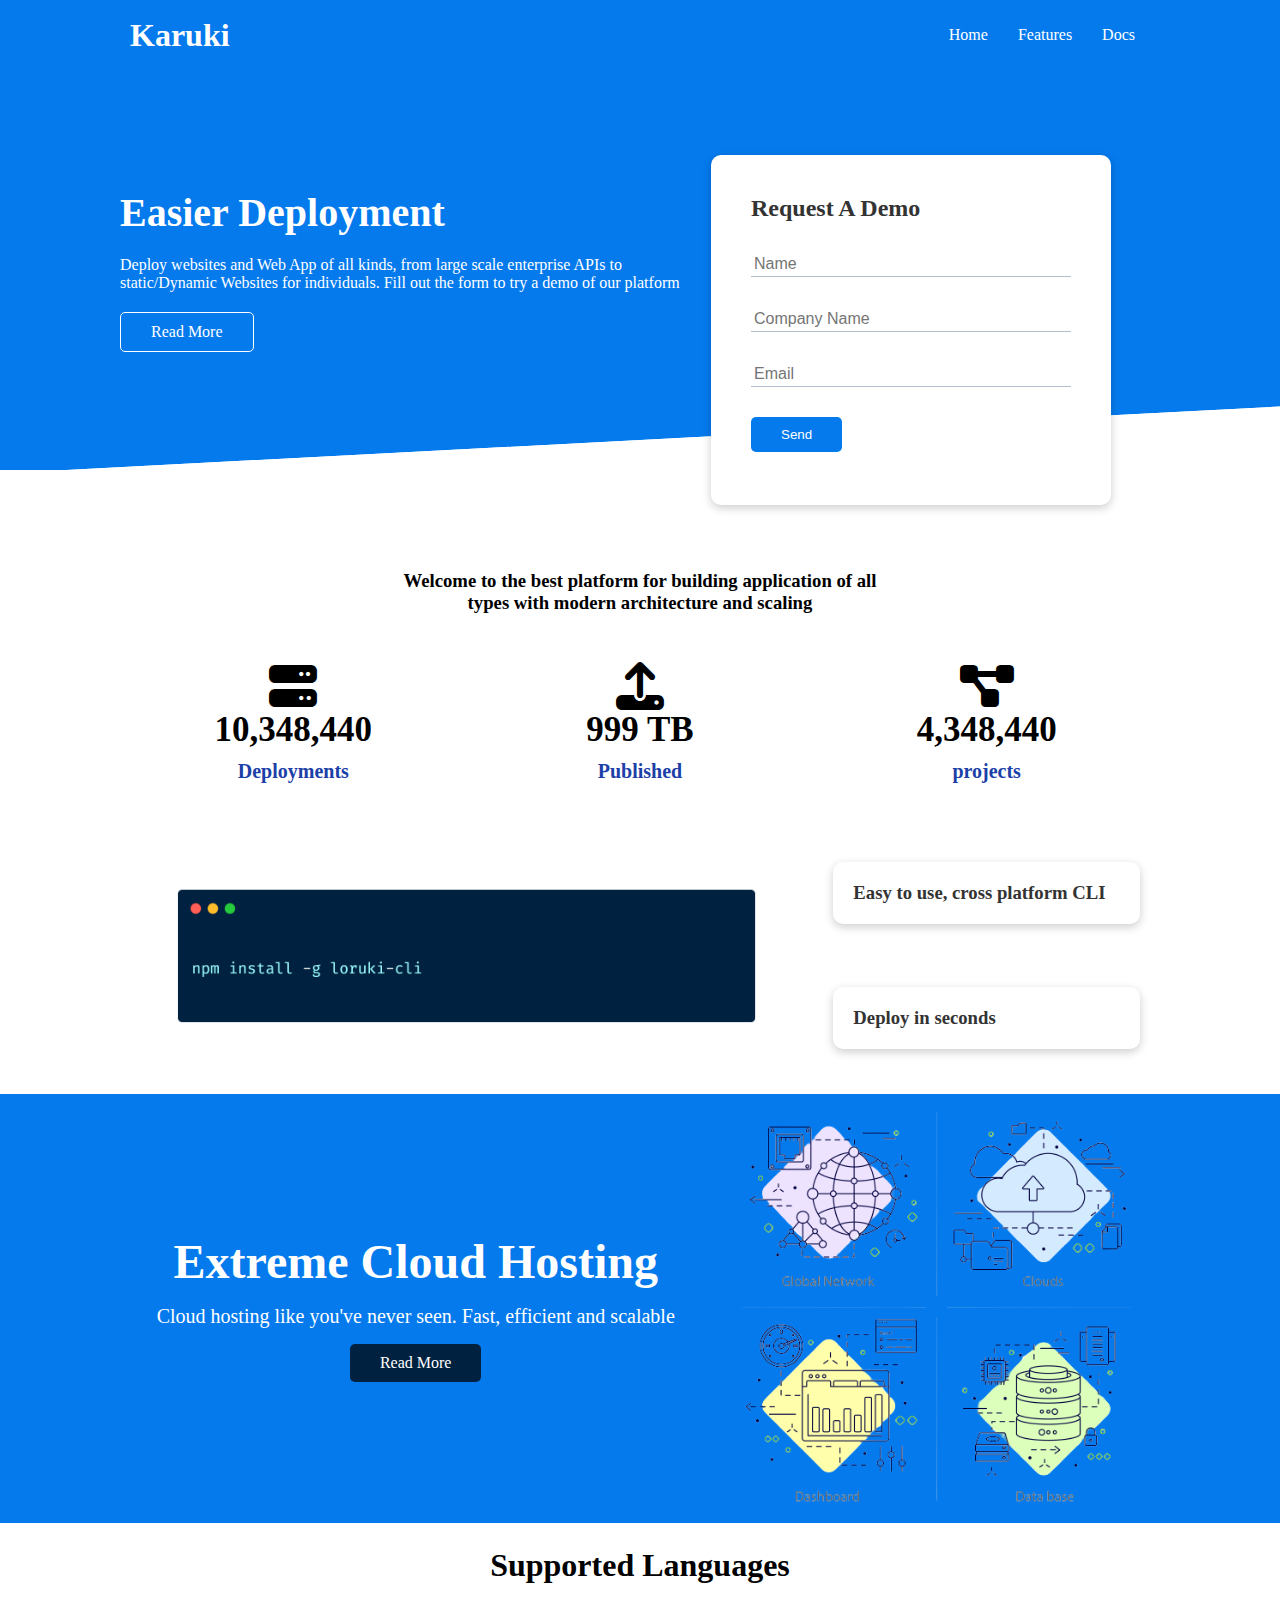
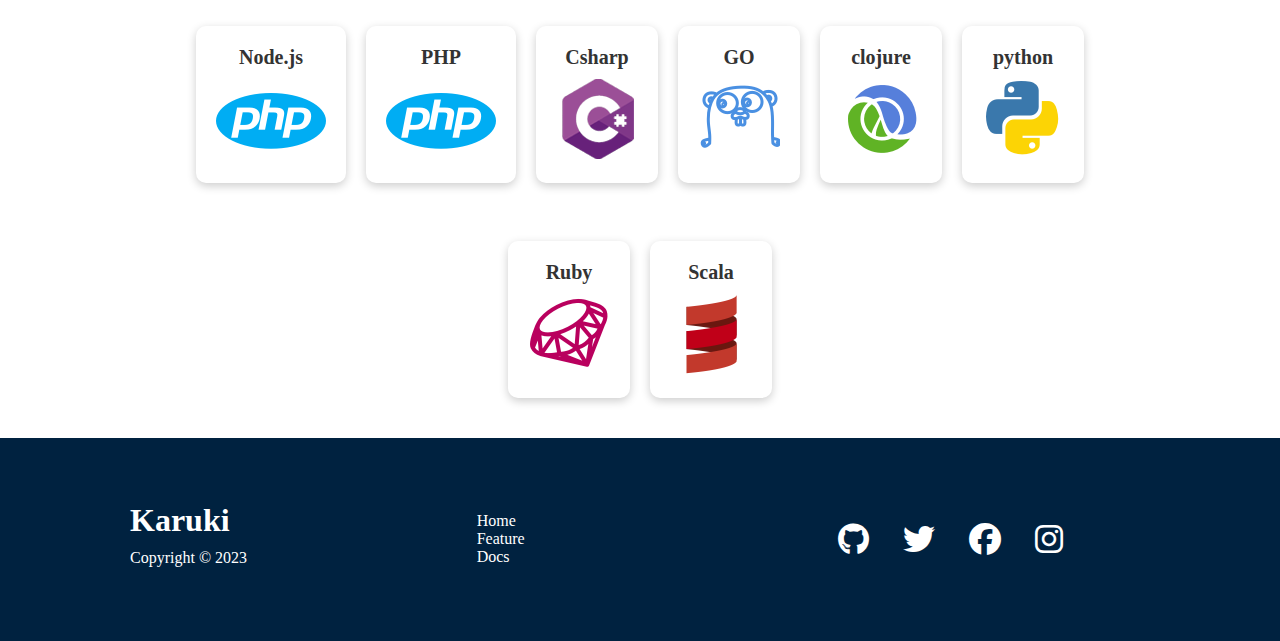
==== index.html @ 611efb65 "This is Kuraki Website, A cloud hosting platform" ====
<!DOCTYPE html>
<html lang="en">
  <head>
    <meta charset="UTF-8" />
    <meta name="viewport" content="width=device-width, initial-scale=1.0" />
    <link
      rel="stylesheet"
      href="https://cdnjs.cloudflare.com/ajax/libs/font-awesome/6.4.2/css/all.min.css"
    />
    <link rel="stylesheet" href="css/Utilities.css" />
    <link rel="stylesheet" href="css/Kuraki.css" />
    <title>Karuki</title>
  </head>
  <body>
    <!---------navbar section----------->

    <div class="navbar">
      <div class="container flex">
        <h1 class="logo">Karuki</h1>
        <nav>
          <ul>
            <li><a href="Karuki.html">Home</a></li>
            <li><a href="Feature.html">Features</a></li>
            <li><a href="Docs.html">Docs</a></li>
          </ul>
        </nav>
      </div>
    </div>

    <!-------------Showcase section-------->

    <section class="showcase">
      <div class="container grid">
        <div class="showcase-text">
          <h1>Easier Deployment</h1>
          <p>
            Deploy websites and Web App of all kinds, from large scale
            enterprise APIs to static/Dynamic Websites for individuals. Fill out
            the form to try a demo of our platform
          </p>
          <a href="Feature.html" class="btn btn-outline">Read More</a>
        </div>

        <div class="showcase-form card">
          <h2>Request A Demo</h2>
          <form>
            <div class="form-control">
              <input type="text" name="name" placeholder="Name" required />
            </div>
            <div class="form-control">
              <input
                type="text"
                name="Company"
                placeholder="Company Name"
                required
              />
            </div>
            <div class="form-control">
              <input type="email" name="email" placeholder="Email" required />
            </div>
            <input type="submit" value="Send" class="btn btn-primary" />
          </form>
        </div>
      </div>
    </section>

    <!-----------stats section-------->

    <section class="stats">
      <div class="container">
        <h3 class="stats-heading text-center my-1">
          Welcome to the best platform for building application of all types
          with modern architecture and scaling
        </h3>

        <div class="grid grid-3 text-center my-4">
          <div>
            <i class="fas fa-server fa-3x"></i>
            <h3>10,348,440</h3>
            <p class="text-secondary">Deployments</p>
          </div>
          <div>
            <i class="fas fa-upload fa-3x"></i>
            <h3>999 TB</h3>
            <p class="text-secondary">Published</p>
          </div>
          <div>
            <i class="fas fa-project-diagram fa-3x"></i>
            <h3>4,348,440</h3>
            <p class="text-secondary">projects</p>
          </div>
        </div>
      </div>
    </section>

    <!-----------cli section-------->

    <section class="cli">
      <div class="container grid">
        <img src="images/cli.png" alt="" />
        <div class="card">
          <h3>Easy to use, cross platform CLI</h3>
        </div>
        <div class="card">
          <h3>Deploy in seconds</h3>
        </div>
      </div>
    </section>

    <!-----------cloud section-------->

    <section class="cloud bg-primary my-2 py2">
      <div class="container grid">
        <div class="text-center">
          <h2 class="lg">Extreme Cloud Hosting</h2>
          <p class="lead my-1">
            Cloud hosting like you've never seen. Fast, efficient and scalable
          </p>
          <a href="Feature.html" class="btn btn-dark">Read More</a>
        </div>
        <img src="images/cloud_pic-removebg-preview.png" alt="" />
      </div>
    </section>

    <!-----------languages section-------->

    <section class="languages">
      <h2 class="md text-center my-2">Supported Languages</h2>
      <div class="container flex">
        <div class="card">
          <h4>Node.js</h4>
          <img src="images/php.png" alt="" />
        </div>
        <div class="card">
          <h4>PHP</h4>
          <img src="images/php.png" alt="" />
        </div>
        <div class="card">
          <h4>Csharp</h4>
          <img src="images/csharp.png" alt="" />
        </div>
        <div class="card">
          <h4>GO</h4>
          <img src="images/go.png" alt="" />
        </div>
        <div class="card">
          <h4>clojure</h4>
          <img src="images/clojure.png" alt="" />
        </div>
        <div class="card">
          <h4>python</h4>
          <img src="images/python.png" alt="" />
        </div>
        <div class="card">
          <h4>Ruby</h4>
          <img src="images/ruby.png" alt="" />
        </div>
        <div class="card">
          <h4>Scala</h4>
          <img src="images/scala.png" alt="" />
        </div>
      </div>
    </section>

    <!-----------footer section-------->

    <footer class="footer bg-dark py-5">
      <div class="container grid grid-3">
        <div>
          <h1>Karuki</h1>
          <p>Copyright &copy; 2023</p>
        </div>
        <nav>
          <ul>
            <li><a href="Karuki.html">Home</a></li>
            <li><a href="Feature.html">Feature</a></li>
            <li><a href="Docs.html">Docs</a></li>
          </ul>
        </nav>
        <div class="social">
          <a href="#"><i class="fab fa-github fa-2x"></i></a>
          <a href="#"><i class="fab fa-twitter fa-2x"></i></a>
          <a href="#"><i class="fab fa-facebook fa-2x"></i></a>
          <a href="#"><i class="fab fa-instagram fa-2x"></i></a>
        </div>
      </div>
    </footer>
  </body>
</html>
---- css/Utilities.css ----
/*utilities*/

.container{
  max-width: 1100px;
  margin: 0 auto;
  overflow: auto;
  padding: 0 40px;
}

.card{
  background-color: #fff;
  color: #333;
  border-radius: 10px;
  box-shadow: 0 3px 10px rgba(0, 0, 0, 0.2);
  padding: 20px;
  margin: 10px;
}

.btn{
  display: inline-block;
  padding: 10px 30px;
  cursor: pointer;
  background: var(--primary-color);
  color: #fff;
  border: none;
  border-radius: 5px;
}

.btn-outline{
  background-color: transparent;
  border: 1px #fff solid;
}

.btn:hover{
  transform: scale(0.90);
}

/*backgroung & coloured buttons*/

.bg-primary,.btn-primary{
  background-color: var(--primary-color);
  color: #fff;
}
.bg-secondary,.btn-secondary{
  background-color: var(--secondary-color);
  color: #fff;
}

.bg-dark,.btn-dark{
  background-color: var(--dark-color);
  color: #fff;
}

.bg-light,.btn-light{
  background-color: var(--light-color);
  color: #333;
}

.bg-primary a,
.btn-primary a,
.bg-secondary a,
.btn-secondary a,
.bg-dark a,
.btn-dark a{
  color: #fff;
}

/*text colors*/

.text-primary{
color: var(--primary-color);
}
.text-secondary{
color: var(--secondary-color);
}

.text-dark{
color: var(--dark-color);
}

.text-light{
color: var(--light-color);
}


/*text sizes*/

.lead{
  font-size: 20px;
}

.sm{
  font-size: 1rem;
}

.md{
  font-size: 2rem;
}

.lg{
  font-size: 3rem;
}

.xl{
  font-size: 4rem;
}

.text-center{
  text-align: center;
}

/*alert*/
.alert{
  background-color: var(--light-color);
  padding: 10px 20px;
  font-weight: bold;
  margin: 15px 0;
}

.alert i{
  margin-right: 10px;
}

.alert-success{
  background-color: var(--success-color);
  color: #fff;
}

.alert-error{
  background-color: var(--error-color);
  color: #fff;
}


.flex{
  display: flex;
  justify-content: center;
  align-items: center;
  height: 100%;
}

.grid{
  display: grid;
  grid-template-columns: repeat(2, 1fr);
  gap: 20px;
  justify-content: center;
  align-items: center;
  height: 100%;
}

.grid-3{
  grid-template-columns: repeat(3, 1fr);
}

/*margin*/
.my-1{
  margin: 1rem 0;
}

.my-2{
  margin: 1.5rem 0;
}

.my-3{
  margin: 2rem 0;
}

.my-4{
  margin: 3rem 0;
}

.my-5{
  margin: 4rem 0;
}

.m-1{
  margin: 1rem;
}

.m-2{
  margin: 1.5rem;
}

.m-3{
  margin: 2rem;
}

.m-4{
  margin: 3rem;
}

.m-5{
  margin: 4rem;
}

/*padding*/
.py-1{
  padding:1rem 0;
}

.py-2{
  padding:1.5rem 0;
}

.py-3{
  padding:2rem 0;
}

.py-4{
  padding:3rem 0;
}

.py-5{
 padding:4rem 0;
}

.p-1{
  padding: 1rem;
}

.p-2{
  padding: 1.5rem;
}

.p-3{
  padding: 2rem;
}

.p-4{
  padding: 3rem;
}

.p-5{
  padding: 4rem;
}
---- css/Kuraki.css ----
@import url('https://fonts.googleapis.com/css2?family=Lato:wght@300&display=swap');


:root{
  --primary-color:#047aed;
  --secondary-color:#1c3fa8;
  --dark-color:#002240;
  --light-color:#f4faf4;
  --success-color:#5cb85c;
  --error-color:#d9534f;
}


*{
  margin: 0;
  padding: 0;
  box-sizing: border-box;
}

.body{
  font-family: sans-serif;
  color: #333;
  line-height: 1.6;
}

ul{
  list-style: none;
}

a{
  text-decoration: none;
  color: #333;
}

h1 h2{
  font-weight: 300;
  line-height: 1.2;
  margin: 10px 0;
}

p{
  margin: 10px 0;
}

img{
  width: 100%;
}

code, pre{
  background: #333;
  color: #fff;
  padding: 10px;
}


/*navbar style*/

.navbar{
  background-color: var(--primary-color);
  color: #fff;
  height: 70px;
}

.navbar ul{
  display: flex;
}

.navbar a{
  color: #fff;
  padding: 10px;
  margin: 0 5px;
}

.navbar a:hover{
  border-bottom: 2px #fff solid;
}

.navbar .flex{
  justify-content: space-between;
}


/*showcase*/

.showcase{
  height: 400px;
  background-color: var(--primary-color);
  color: #fff;
  position: relative;
}

.showcase h1{
  font-size: 40px;
}

.showcase p{
  margin: 20px 0;
}

.showcase .grid{
  overflow: visible;
  grid-template-columns: 55% 45%;
  gap: 20px;
}

.showcase-text{
  animation: slideInFromLeft 1s ease-in;
}

.showcase-form{
  position: relative;
  top: 60px;
  height: 350px;
  width: 400px;
  padding: 40px;
  z-index: 100;
  animation: slideInFromRight 1s ease-in;
}

.showcase-form .form-control{
margin: 30px 0;
}

.showcase-form input[type='text'],
.showcase-form input[type='email']{
border: 0;
border-bottom: 1px solid #b4becb;
width: 100%;
padding: 3px;
font-size: 16px;
}

.showcase-form input:focus{
  outline: none;
}

.showcase::before, .showcase::after{
  content: '';
  position: absolute;
  height: 100px;
  bottom: -70px;
  right: 0;
  left: 0;
  background: #fff;
  transform: skewY(-3deg);
  -webkit-transform: skewY(-3deg);
  -moz-transform: skewY(-3deg);
  -ms-transform: skewY(-3deg);
}

/* stats */

.stats{
  padding-top: 100px;
  animation: slideInFromBottom 1s ease-in;

}

.stats-heading{
  max-width: 500px;
  margin: auto;
}

.stats .grid h3{
font-size: 35px;
}

.stats .grid p{
  font-size: 20px;
  font-weight: bold;
}

/* CLI */

.cli .grid{
  grid-template-columns: repeat(3, 1fr);
  grid-template-rows: repeat(2, 1fr);
}

.cli .grid > *:first-child{
  grid-column: 1/span 2;
  grid-row: 1/span 2;
}


/* Clouud */

.cloud .grid{
  grid-template-columns: 4fr 3fr;
}

/* languages */

.languages .flex{
  flex-wrap: wrap;
}

.languages .card{
text-align: center;
margin: 18px 10px 40px;
transition: transform 0.2s ease-in;
}

.languages .card h4{
  font-size: 20px;
  margin-bottom: 10px;
}

.languages .card:hover{
  transform: translateY(-15px);
}

/* Features */

.feature-head img,
.docs-head img{
  width: 300px;
  justify-self: flex-end;
}

.feature-sub-head img{
  width: 350px;
  justify-self: flex-end;
}

/* main Features */

.feature-main .card > i{
margin-right: 20px;
}

.feature-main .grid > *:first-child{
  grid-column: 1 / span 3;
}

.feature-main .grid > *:nth-child(2){
  grid-column: 1 / span 2;
}

/* docs */

.docs-main h3{
  margin: 20px 0;
}
.docs-main .grid{
  grid-template-columns: 1fr 2fr;
  align-items: flex-start;
}
.docs-main nav li{
  font-size: 18px;
  padding-bottom: 5px;
  margin: 5px;
  border-bottom: 1px #ccc solid;
}
.docs-main a:hover{
  font-weight: bold;
}


/* footer */

.footer .social a{
  margin: 0 15px;
}

.feature-main .grid{
  padding: 30px;
}

/* Animations */

@keyframes slideInFromLeft {
  0%{
    transform: translateX(-100%);
  }

  100%{
    transform: translateX(0);
  }
}

@keyframes slideInFromRight {
  0%{
    transform: translateX(100%);
  }

  100%{
    transform: translateX(0);
  }
}

@keyframes slideInFromTop {
  0%{
    transform: translateY(-100%);
  }

  100%{
    transform: translateY(0);
  }
}

@keyframes slideInFromBottom {
  0%{
    transform: translateY(100%);
  }

  100%{
    transform: translateY(0);
  }
}

/* Media queries */


/* Tablets and under */

@media(max-width: 768px){
.grid,
.showcase .grid,
.stats .grid,
.cli .grid,
.cloud .grid, .feature-main .grid, .docs-main .grid{
  grid-template-columns: 1fr;
  grid-template-rows: 1fr;
}

.showcase{
  height: auto;
}

.showcase-text{
  text-align: center;
  margin-top: 42px;
  animation: slideInFromTop 1s ease-in;

}

.showcase-form{
  justify-self: center;
  margin: auto;
  animation: slideInFromBottom 1s ease-in;

}

.cli .grid > *:first-child{
  grid-column: 1;
  grid-row: 1;
}

.feature-main .grid > *:first-child, 
.feature-main .grid > *:nth-child(2){
  grid-column: 1;
}

.feature-head, .feature-sub-head, .docs-head{
  text-align: center;
}

.feature-head img, .feature-sub-head img, .docs-head img{
  justify-self: center;
}
} 

/* Mobile devices */

@media(max-width: 500px){
  .navbar{
    height: 110px;
  }

  .navbar .flex{
    flex-direction: column;
  }

  .navbar ul{
    padding: 12px;
    background-color: rgba(0, 0, 0,0.1);
  }
}
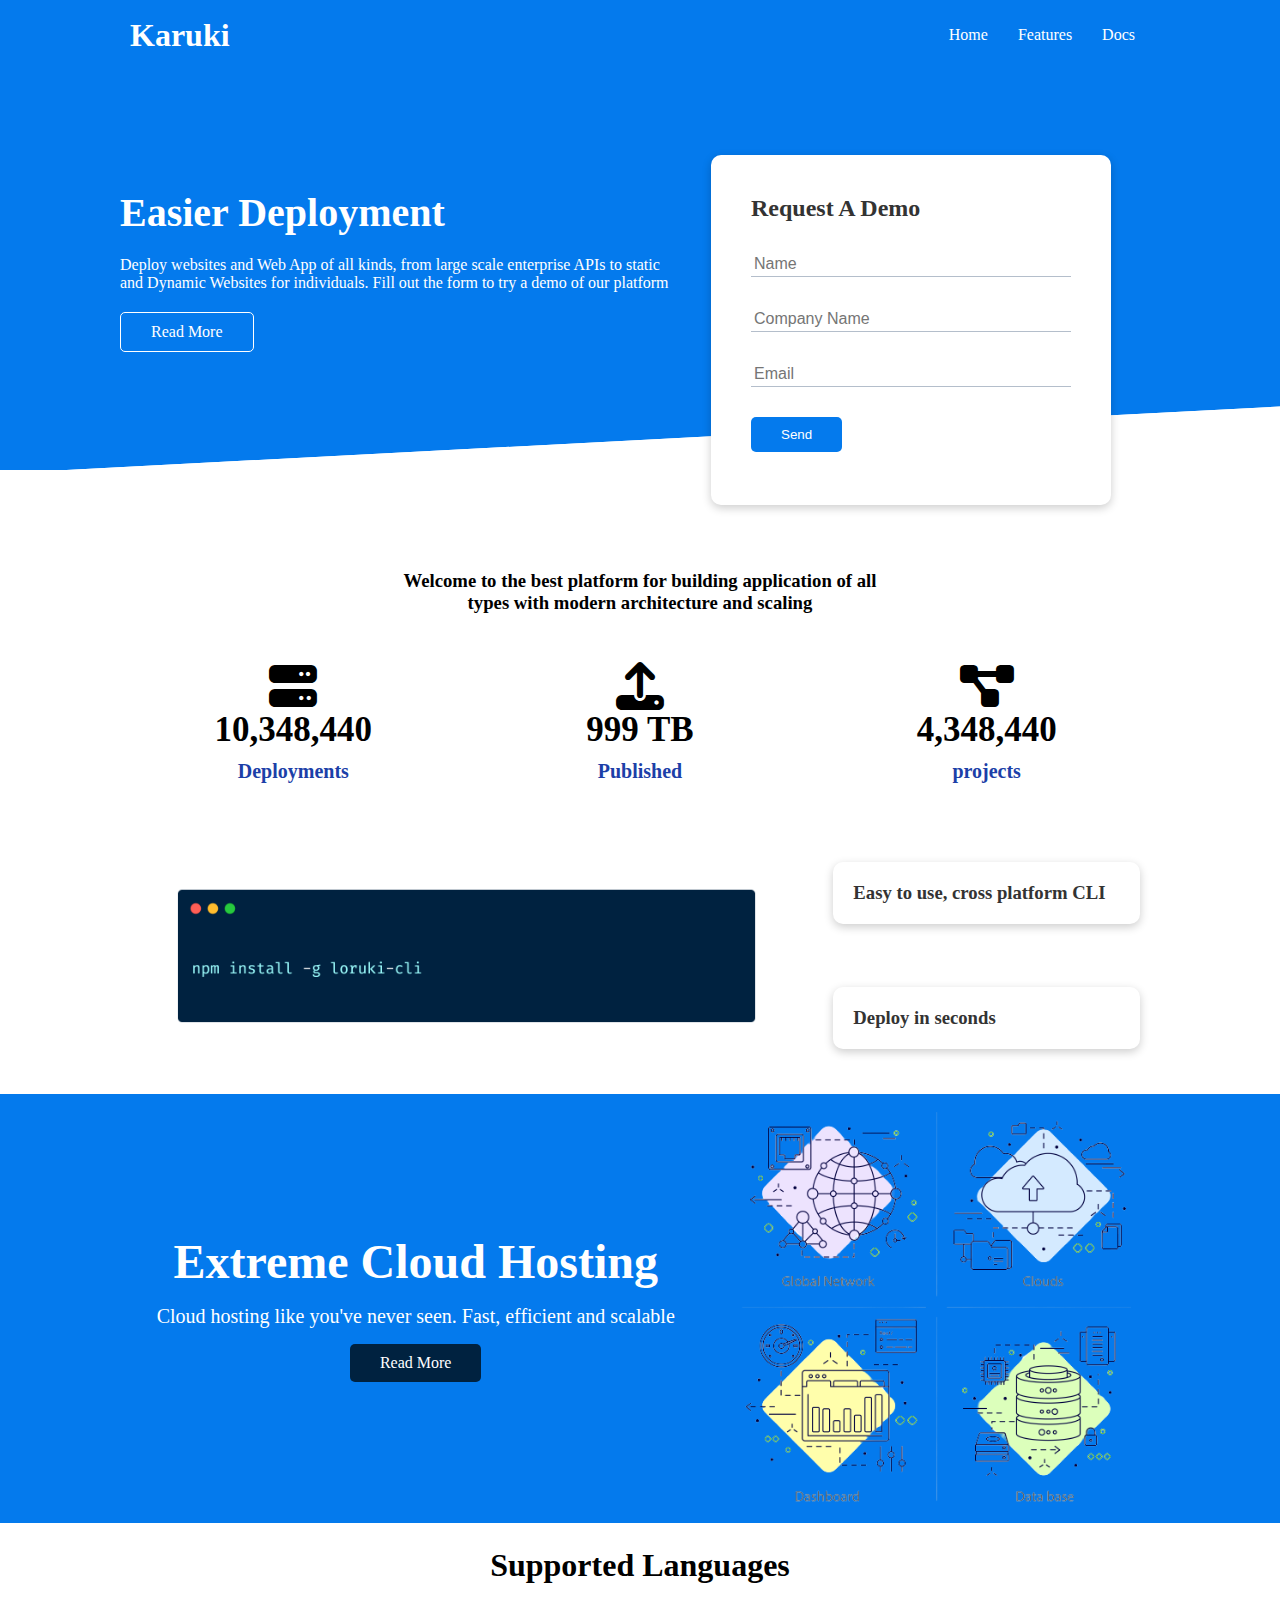
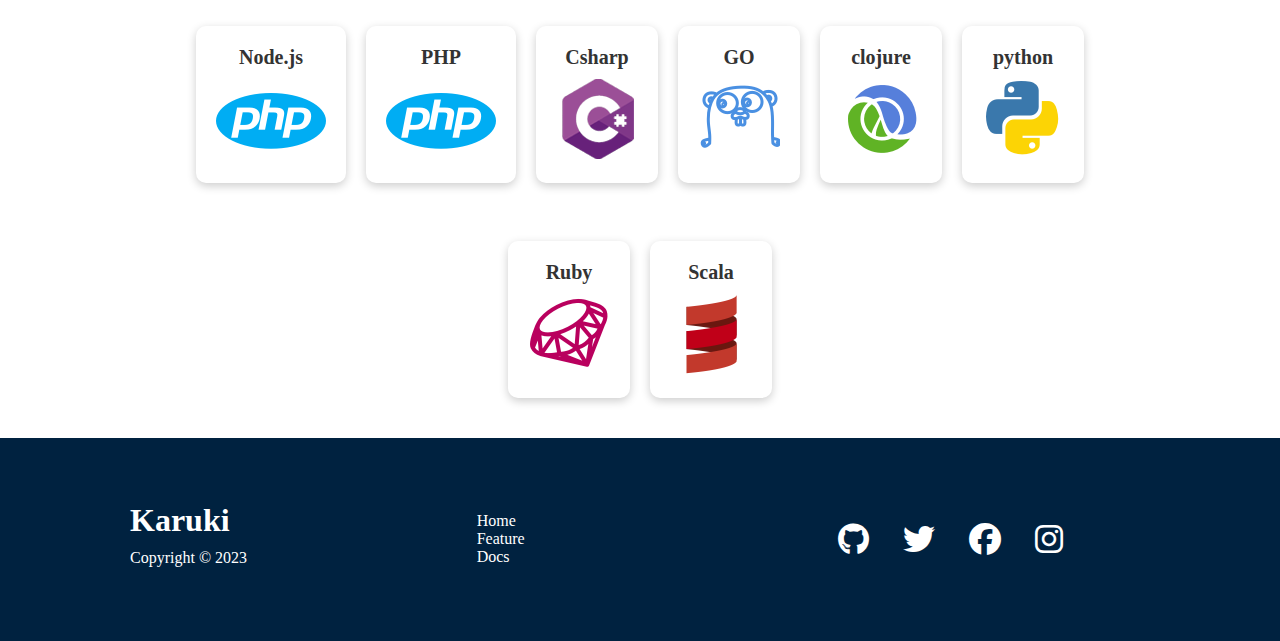
==== commit 3edd74e8: "A little typo correction on the home page content" ====
--- a/index.html
+++ b/index.html
@@ -35,8 +35,8 @@
           <h1>Easier Deployment</h1>
           <p>
             Deploy websites and Web App of all kinds, from large scale
-            enterprise APIs to static/Dynamic Websites for individuals. Fill out
-            the form to try a demo of our platform
+            enterprise APIs to static and Dynamic Websites for individuals. Fill
+            out the form to try a demo of our platform
           </p>
           <a href="Feature.html" class="btn btn-outline">Read More</a>
         </div>
